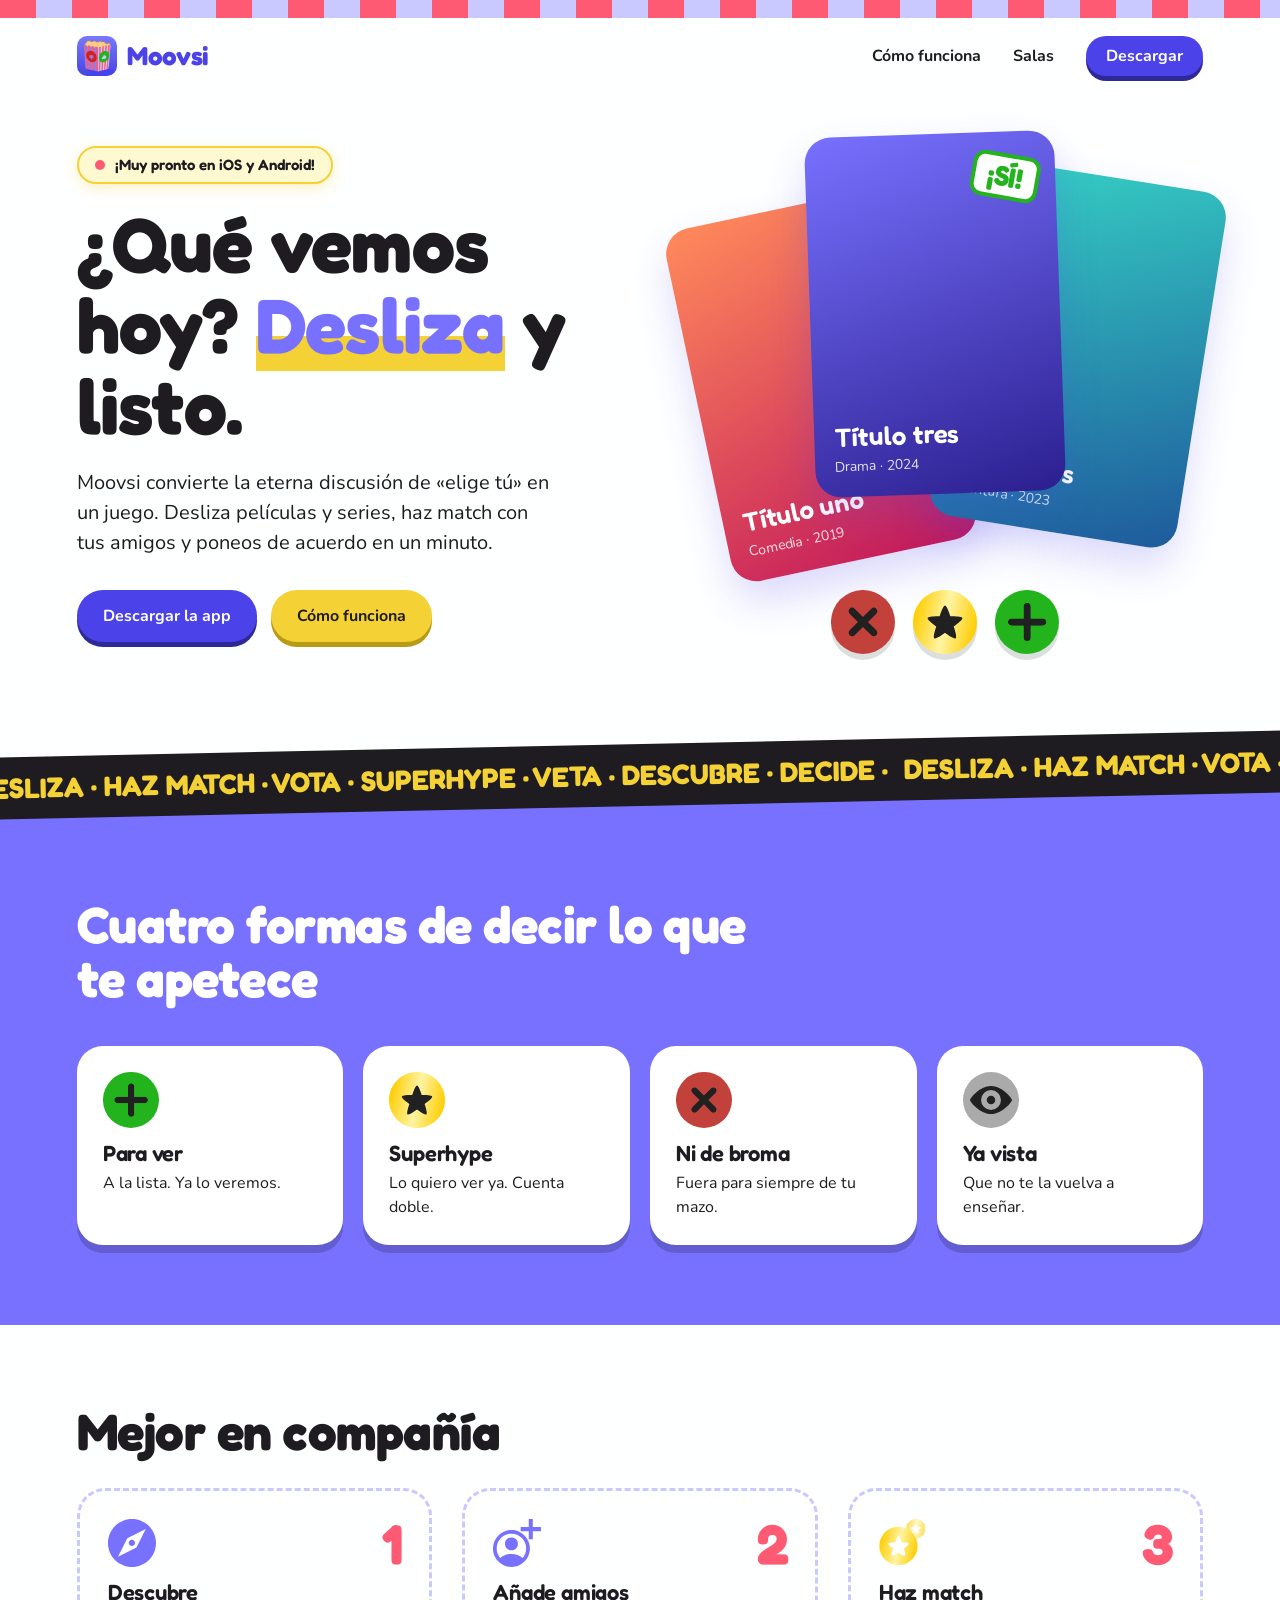
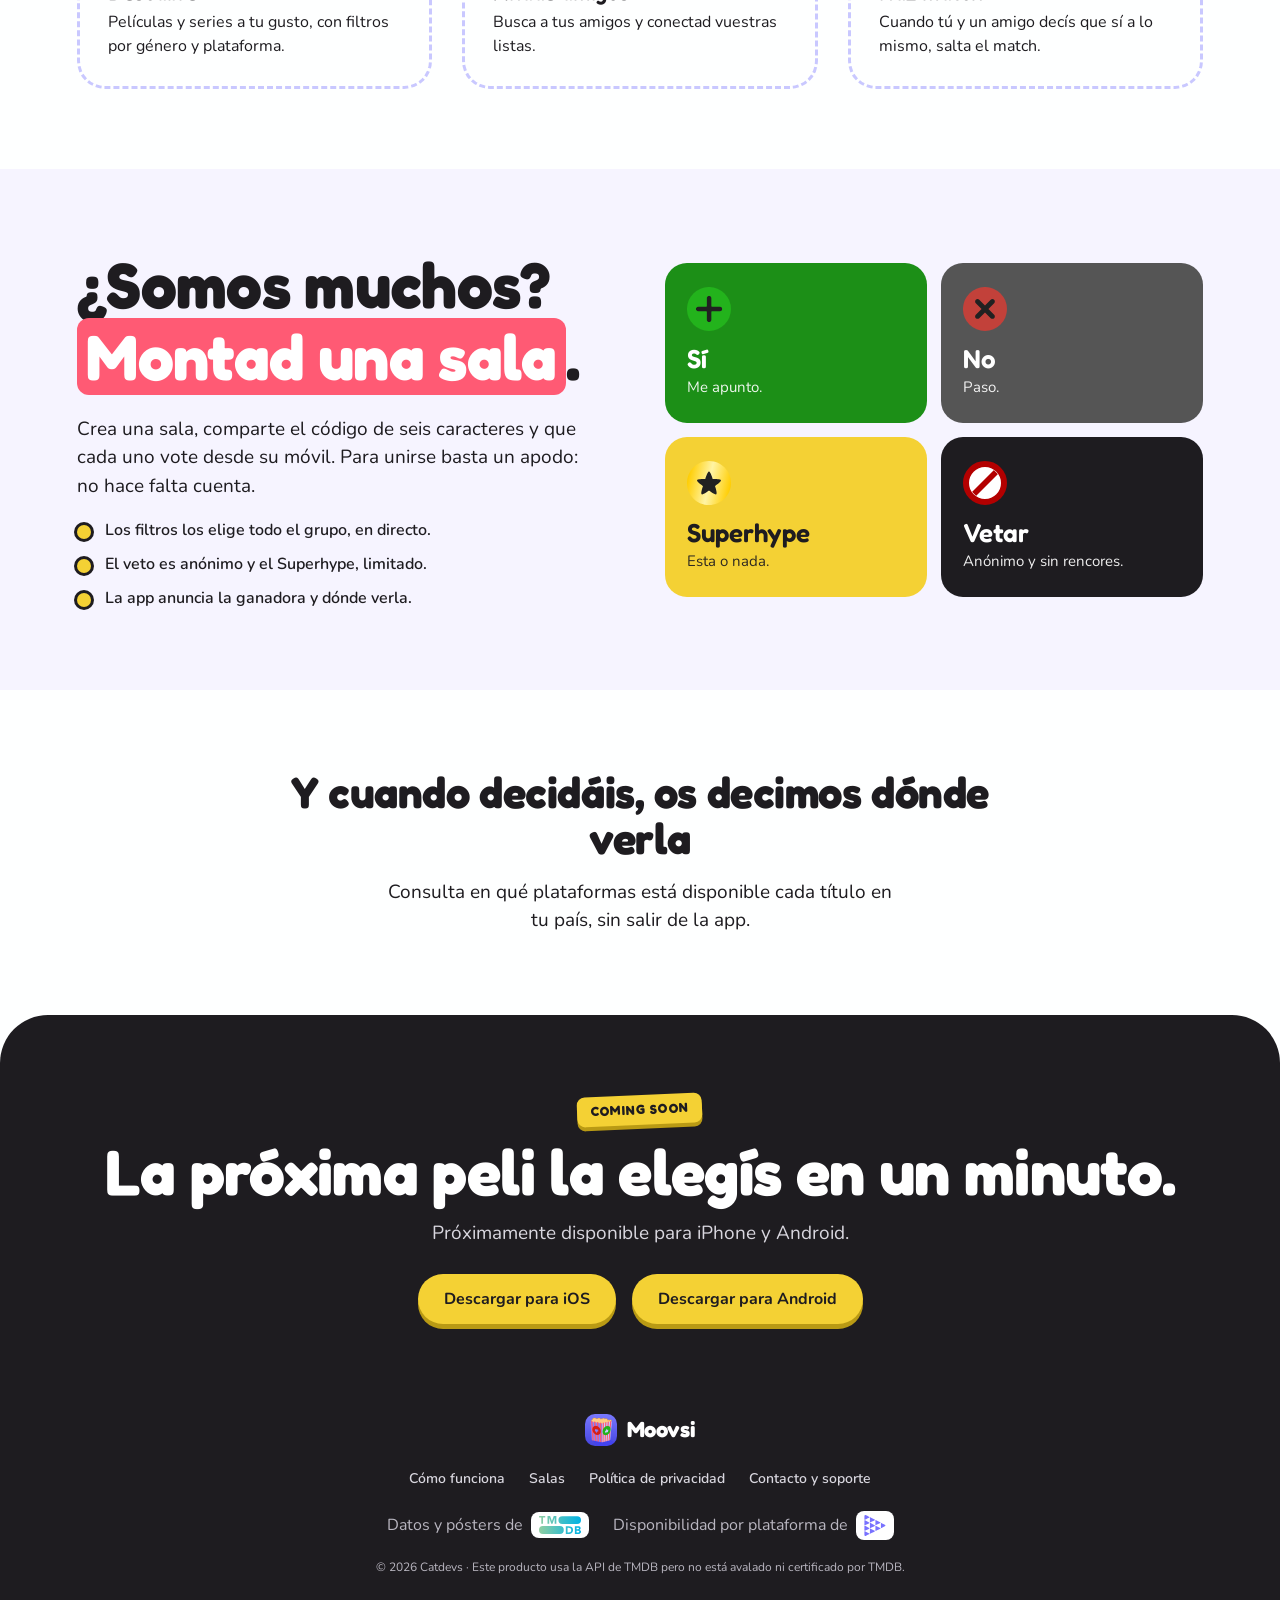
==== index.html @ 7b317dc0 "feat: landing page release with privacy policy, seo, and coming soon modal" ====
<!doctype html>
<html lang="es">
<head>
  <meta charset="utf-8">
  <meta name="viewport" content="width=device-width, initial-scale=1">
  <title>Moovsi: elige qué ver con tus amigos</title>
  <meta name="description" content="Moovsi convierte el eterno «¿qué vemos hoy?» en un juego. Desliza películas y series, haz match con tus amigos o montad una sala y votad juntos.">
  <link rel="canonical" href="https://moovsi.com/">
  <meta name="theme-color" content="#7871FF">

  <!-- Open Graph / Social Sharing -->
  <meta property="og:type" content="website">
  <meta property="og:url" content="https://moovsi.com/">
  <meta property="og:site_name" content="Moovsi">
  <meta property="og:title" content="Moovsi: elige qué ver con tus amigos">
  <meta property="og:description" content="Moovsi convierte el eterno «¿qué vemos hoy?» en un juego. Desliza películas y series, haz match con tus amigos o montad una sala y votad juntos.">
  <meta property="og:image" content="https://moovsi.com/assets/img/app-icon.png">

  <!-- Twitter Card -->
  <meta name="twitter:card" content="summary">
  <meta name="twitter:title" content="Moovsi: elige qué ver con tus amigos">
  <meta name="twitter:description" content="Moovsi convierte el eterno «¿qué vemos hoy?» en un juego. Desliza películas y series, haz match con tus amigos o montad una sala y votad juntos.">
  <meta name="twitter:image" content="https://moovsi.com/assets/img/app-icon.png">
  <link rel="icon" type="image/png" href="assets/img/app-icon.png">
  <link rel="preconnect" href="https://fonts.googleapis.com">
  <link rel="preconnect" href="https://fonts.gstatic.com" crossorigin>
  <link href="https://fonts.googleapis.com/css2?family=Fredoka:wght@500;600;700&family=Nunito:wght@400;600;700&display=swap" rel="stylesheet">
  <link rel="stylesheet" href="css/styles.css">
</head>
<body>
  <a class="skip-link" href="#contenido">Saltar al contenido</a>
  <div class="stripes" aria-hidden="true"></div>

  <header class="site-header">
    <a class="brand" href="#inicio" aria-label="Moovsi, inicio">
      <img src="assets/img/app-icon.png" alt="" width="40" height="40">
      <span>Moovsi</span>
    </a>
    <nav aria-label="Principal">
      <ul class="nav-list">
        <li><a href="#como-funciona">Cómo funciona</a></li>
        <li><a href="#salas">Salas</a></li>
        <li><button class="btn btn-small js-download-btn" type="button">Descargar</button></li>
      </ul>
    </nav>
  </header>

  <main id="contenido">
    <section class="hero" id="inicio" aria-labelledby="hero-title">
      <div class="hero-copy">
        <div class="coming-soon-pill">
          <span class="pulse-dot" aria-hidden="true"></span>
          <span>¡Muy pronto en iOS y Android!</span>
        </div>
        <h1 id="hero-title">¿Qué vemos hoy? <em>Desliza</em> y listo.</h1>
        <p>Moovsi convierte la eterna discusión de «elige tú» en un juego. Desliza películas y series, haz match con tus amigos y poneos de acuerdo en un minuto.</p>
        <div class="cta">
          <button class="btn js-download-btn" type="button">Descargar la app</button>
          <a class="btn btn-yellow" href="#como-funciona">Cómo funciona</a>
        </div>
      </div>

      <div class="stage" role="img" aria-label="Ilustración del mazo de Moovsi: tres tarjetas de títulos y los botones para decidir sobre ellas">
        <div class="card card-1"><strong>Título uno</strong><span>Comedia · 2019</span></div>
        <div class="card card-2"><strong>Título dos</strong><span>Aventura · 2023</span></div>
        <div class="card card-3"><span class="stamp">¡SÍ!</span><strong>Título tres</strong><span>Drama · 2024</span></div>
        <div class="deck-actions">
          <img src="assets/icons/blacklist.svg" alt="" width="64" height="64">
          <img src="assets/icons/super-hyped.svg" alt="" width="64" height="64">
          <img src="assets/icons/watchlist.svg" alt="" width="64" height="64">
        </div>
      </div>
    </section>

    <div class="marquee" aria-hidden="true">
      <p class="marquee-track">
        <span class="marquee-group"><span>Desliza · Haz match · Vota · Superhype · Veta · Descubre · Decide ·</span><span>Desliza · Haz match · Vota · Superhype · Veta · Descubre · Decide ·</span></span>
        <span class="marquee-group"><span>Desliza · Haz match · Vota · Superhype · Veta · Descubre · Decide ·</span><span>Desliza · Haz match · Vota · Superhype · Veta · Descubre · Decide ·</span></span>
      </p>
    </div>

    <section class="band" id="como-funciona" aria-labelledby="ratings-title">
      <h2 id="ratings-title">Cuatro formas de decir lo que te apetece</h2>
      <ul class="tiles">
        <li class="tile">
          <img src="assets/icons/watchlist.svg" alt="" width="56" height="56">
          <h3>Para ver</h3>
          <p>A la lista. Ya lo veremos.</p>
        </li>
        <li class="tile">
          <img src="assets/icons/super-hyped.svg" alt="" width="56" height="56">
          <h3>Superhype</h3>
          <p>Lo quiero ver ya. Cuenta doble.</p>
        </li>
        <li class="tile">
          <img src="assets/icons/blacklist.svg" alt="" width="56" height="56">
          <h3>Ni de broma</h3>
          <p>Fuera para siempre de tu mazo.</p>
        </li>
        <li class="tile">
          <img src="assets/icons/watched.svg" alt="" width="56" height="56">
          <h3>Ya vista</h3>
          <p>Que no te la vuelva a enseñar.</p>
        </li>
      </ul>
    </section>

    <section class="section" aria-labelledby="steps-title">
      <h2 id="steps-title">Mejor en compañía</h2>
      <ol class="steps">
        <li class="step">
          <img src="assets/icons/discover.svg" alt="" width="48" height="48">
          <h3>Descubre</h3>
          <p>Películas y series a tu gusto, con filtros por género y plataforma.</p>
        </li>
        <li class="step">
          <img src="assets/icons/add-friends.svg" alt="" width="48" height="48">
          <h3>Añade amigos</h3>
          <p>Busca a tus amigos y conectad vuestras listas.</p>
        </li>
        <li class="step">
          <img src="assets/icons/matches.svg" alt="" width="48" height="48">
          <h3>Haz match</h3>
          <p>Cuando tú y un amigo decís que sí a lo mismo, salta el match.</p>
        </li>
      </ol>
    </section>

    <section class="rooms" id="salas" aria-labelledby="rooms-title">
      <div class="rooms-intro">
        <h2 id="rooms-title">¿Somos muchos? <mark>Montad una sala</mark>.</h2>
        <p>Crea una sala, comparte el código de seis caracteres y que cada uno vote desde su móvil. Para unirse basta un apodo: no hace falta cuenta.</p>
        <ul class="rooms-points">
          <li>Los filtros los elige todo el grupo, en directo.</li>
          <li>El veto es anónimo y el Superhype, limitado.</li>
          <li>La app anuncia la ganadora y dónde verla.</li>
        </ul>
      </div>

      <ul class="votes" aria-label="Los cuatro votos de una sala">
        <li class="vote vote-yes">
          <img src="assets/icons/watchlist.svg" alt="" width="44" height="44">
          <h3>Sí</h3><p>Me apunto.</p>
        </li>
        <li class="vote vote-no">
          <img src="assets/icons/blacklist.svg" alt="" width="44" height="44">
          <h3>No</h3><p>Paso.</p>
        </li>
        <li class="vote vote-hype">
          <img src="assets/icons/super-hyped.svg" alt="" width="44" height="44">
          <h3>Superhype</h3><p>Esta o nada.</p>
        </li>
        <li class="vote vote-veto">
          <span class="nosign" aria-hidden="true"></span>
          <h3>Vetar</h3><p>Anónimo y sin rencores.</p>
        </li>
      </ul>
    </section>

    <section class="providers" aria-labelledby="providers-title">
      <h2 id="providers-title">Y cuando decidáis, os decimos dónde verla</h2>
      <p>Consulta en qué plataformas está disponible cada título en tu país, sin salir de la app.</p>
    </section>

    <section class="final" id="descargar" aria-labelledby="final-title">
      <span class="badge-tag">Coming soon</span>
      <h2 id="final-title">La próxima peli la elegís en un minuto.</h2>
      <p class="platforms">Próximamente disponible para iPhone y Android.</p>
      <ul class="stores">
        <li><button class="btn btn-yellow js-download-btn" type="button">Descargar para iOS</button></li>
        <li><button class="btn btn-yellow js-download-btn" type="button">Descargar para Android</button></li>
      </ul>
    </section>
  </main>

  <footer class="site-footer">
    <a class="brand brand-footer" href="#inicio">
      <img src="assets/img/app-icon.png" alt="" width="32" height="32">
      <span>Moovsi</span>
    </a>
    <nav class="footer-nav" aria-label="Navegación pie de página">
      <ul class="footer-links">
        <li><a href="#como-funciona">Cómo funciona</a></li>
        <li><a href="#salas">Salas</a></li>
        <li><a href="privacy.html">Política de privacidad</a></li>
        <li><a href="mailto:catdevsstudio@gmail.com">Contacto y soporte</a></li>
      </ul>
    </nav>
    <p class="credits">
      <span>Datos y pósters de
        <a href="https://www.themoviedb.org/" rel="noopener"><img class="credit-logo credit-tmdb" src="assets/icons/tmdb.svg" alt="TMDB"></a></span>
      <span>Disponibilidad por plataforma de
        <a href="https://www.justwatch.com/" rel="noopener"><img class="credit-logo credit-justwatch" src="assets/icons/justwatch.svg" alt="JustWatch"></a></span>
    </p>
    <p class="copy"><small>© 2026 Catdevs · Este producto usa la API de TMDB pero no está avalado ni certificado por TMDB.</small></p>
  </footer>

  <!-- Modal Coming Soon -->
  <dialog id="coming-soon-modal" class="modal" aria-labelledby="modal-title">
    <div class="modal-card">
      <div class="modal-stripes" aria-hidden="true"></div>
      <button class="modal-close js-modal-close" type="button" aria-label="Cerrar ventana">&times;</button>
      
      <div class="modal-body">
        <div class="modal-badge-wrap">
          <img src="assets/img/app-icon.png" alt="Moovsi" width="80" height="80" class="modal-icon">
          <span class="modal-stamp">¡SOON!</span>
        </div>

        <h3 id="modal-title">¡Estamos a punto de estrenar!</h3>
        
        <p class="modal-text">
          Estamos preparando los últimos detalles de Moovsi y pasando las revisiones finales en <strong>App Store</strong> y <strong>Google Play</strong>.
        </p>

        <p class="modal-subtext">
          Muy pronto podrás descargarla, crear tu primera sala con amigos y elegir qué ver sin discusiones en el sofá.
        </p>

        <div class="modal-actions">
          <button class="btn btn-yellow js-modal-close" type="button">¡Qué ganas! Entendido</button>
        </div>
      </div>
    </div>
  </dialog>

  <script>
    (function () {
      const modal = document.getElementById('coming-soon-modal');
      if (!modal) return;

      // Abrir modal con cualquier botón de descarga
      document.querySelectorAll('.js-download-btn').forEach(btn => {
        btn.addEventListener('click', (e) => {
          e.preventDefault();
          if (typeof modal.showModal === 'function') {
            modal.showModal();
          } else {
            modal.setAttribute('open', '');
          }
        });
      });

      // Cerrar modal
      modal.querySelectorAll('.js-modal-close').forEach(btn => {
        btn.addEventListener('click', () => modal.close());
      });

      // Cerrar al pulsar fuera del contenido (en el backdrop)
      modal.addEventListener('click', (e) => {
        const rect = modal.querySelector('.modal-card').getBoundingClientRect();
        const isInDialog = (
          rect.top <= e.clientY && e.clientY <= rect.top + rect.height &&
          rect.left <= e.clientX && e.clientX <= rect.left + rect.width
        );
        if (!isInDialog) {
          modal.close();
        }
      });
    })();
  </script>
</body>
</html>
---- css/styles.css ----
/* Moovsi landing page. Palette taken from the app's color assets. */
:root {
  --accent: #7871FF;
  --accent-dark: #4B43E9;
  --accent-deep: #2f2998;
  --yellow: #F4D134;
  --yellow-deep: #b99a14;
  --pink: #FF5A74;
  --lavender: #C9C8FF;
  --bg: #FEFFFF;
  --ink: #1E1C20;
  --veto: #B30000;

  --font-display: "Fredoka", system-ui, sans-serif;
  --font-body: "Nunito", system-ui, sans-serif;

  --gutter: clamp(20px, 6vw, 80px);
  --radius: 26px;
}

*, *::before, *::after { box-sizing: border-box; }
* { margin: 0; }

html { scroll-behavior: smooth; scroll-padding-top: 80px; }

body {
  font-family: var(--font-body);
  background: var(--bg);
  color: var(--ink);
  line-height: 1.5;
  overflow-x: hidden;
}

img { display: block; max-width: 100%; height: auto; }
ul, ol { padding: 0; list-style: none; }
a { color: inherit; }

h1, h2, h3, .brand {
  font-family: var(--font-display);
  letter-spacing: -0.01em;
  line-height: 1.05;
}
h2 { font-size: clamp(34px, 4vw, 56px); font-weight: 700; }
h3 { font-size: 22px; font-weight: 600; }

:focus-visible { outline: 3px solid var(--ink); outline-offset: 3px; border-radius: 6px; }

.skip-link {
  position: absolute; left: 16px; top: -60px; z-index: 10;
  background: var(--ink); color: #fff; padding: 10px 16px; border-radius: 10px;
}
.skip-link:focus { top: 16px; }

/* Stripes: the popcorn bucket */
.stripes {
  height: 18px;
  background: repeating-linear-gradient(90deg, var(--pink) 0 36px, var(--lavender) 36px 72px);
}

/* Header */
.site-header {
  display: flex; align-items: center; justify-content: space-between; gap: 16px;
  padding: 18px var(--gutter);
}
.brand {
  display: inline-flex; align-items: center; gap: 10px;
  font-size: 26px; font-weight: 700; color: var(--accent-dark); text-decoration: none;
}
.brand img { border-radius: 10px; }
.nav-list { display: flex; align-items: center; gap: clamp(14px, 3vw, 32px); font-weight: 700; }
.nav-list a:not(.btn) { text-decoration: none; }
.nav-list a:not(.btn):hover { text-decoration: underline; text-decoration-color: var(--yellow); text-decoration-thickness: 3px; text-underline-offset: 6px; }

/* Buttons */
.btn {
  display: inline-block; background: var(--accent-dark); color: #fff;
  font-family: inherit; font-size: inherit; border: none; cursor: pointer;
  font-weight: 700; text-decoration: none;
  padding: 14px 26px; border-radius: 999px;
  box-shadow: 0 5px 0 var(--accent-deep);
  transition: transform .15s, box-shadow .15s;
}
.btn:hover { transform: translateY(2px); box-shadow: 0 3px 0 var(--accent-deep); }
.btn-yellow { background: var(--yellow); color: var(--ink); box-shadow: 0 5px 0 var(--yellow-deep); }
.btn-yellow:hover { box-shadow: 0 3px 0 var(--yellow-deep); }
.btn-small { padding: 9px 20px; }

/* Hero */
.hero {
  display: grid; grid-template-columns: 1.1fr 1fr; gap: 40px; align-items: center;
  padding: 40px var(--gutter) 90px;
}
.hero h1 { font-size: clamp(44px, 6vw, 84px); font-weight: 700; }
.hero em {
  font-style: normal; color: var(--accent);
  background: linear-gradient(transparent 62%, var(--yellow) 62%);
}
.hero-copy p { font-size: 20px; margin: 22px 0 32px; max-width: 480px; }
.cta { display: flex; gap: 14px; flex-wrap: wrap; }

.stage { position: relative; height: 520px; }
.card {
  position: absolute; width: 250px; height: 360px; padding: 20px;
  border-radius: var(--radius); color: #fff;
  display: flex; flex-direction: column; justify-content: flex-end;
  box-shadow: 0 20px 40px rgb(75 67 233 / .2);
  font-family: var(--font-display);
}
.card strong { font-size: 26px; font-weight: 600; }
.card span { font-family: var(--font-body); opacity: .85; font-size: 14px; }
.card-1 { background: linear-gradient(160deg, #ff8a5b, #c2185b); left: 2%; top: 70px; transform: rotate(-12deg); }
.card-2 { background: linear-gradient(160deg, #36d1c4, #1e5a9c); right: 0; top: 40px; transform: rotate(9deg); }
.card-3 { background: linear-gradient(160deg, #7871ff, #2b1f8f); left: 24%; top: 0; transform: rotate(-2deg); z-index: 2; }
.stamp {
  position: absolute; top: 22px; right: 16px;
  font: 700 28px var(--font-display) !important; opacity: 1 !important;
  color: #23b31c; border: 4px solid #23b31c; border-radius: 12px;
  padding: 2px 12px; background: #fff; transform: rotate(12deg);
}
.deck-actions {
  position: absolute; bottom: 0; left: 50%; transform: translateX(-50%); z-index: 3;
  display: flex; gap: 18px;
}
.deck-actions img { filter: drop-shadow(0 6px 0 rgb(0 0 0 / .13)); }

/* Marquee */
.marquee {
  overflow: hidden; background: var(--ink); color: var(--yellow);
  padding: 14px 0; transform: rotate(-1.2deg); margin: 0 -2vw;
}
.marquee-track {
  display: flex; width: max-content;
  font: 700 28px var(--font-display); text-transform: uppercase; white-space: nowrap;
  animation: marquee 30s linear infinite;
}
/* Two identical groups, each at least as wide as the viewport, so moving
   the track by half its width loops with no gap at any screen size. */
.marquee-group {
  display: flex; flex-shrink: 0; justify-content: space-around; gap: 1ch;
  min-width: 104vw;
}
@keyframes marquee { to { transform: translateX(-50%); } }

/* Sections */
.section, .band, .rooms, .providers, .final { padding: 80px var(--gutter); }
.band { background: var(--accent); color: #fff; margin-top: -18px; padding-top: 110px; }
.band h2 { max-width: 700px; margin-bottom: 40px; }
.tiles { display: grid; grid-template-columns: repeat(4, 1fr); gap: 20px; }
.tile { background: #fff; color: var(--ink); border-radius: var(--radius); padding: 26px; box-shadow: 0 8px 0 rgb(0 0 0 / .18); }
.tile h3 { margin: 14px 0 6px; }

.steps { display: grid; grid-template-columns: repeat(3, 1fr); gap: 30px; margin-top: 30px; counter-reset: step; }
.step { border: 3px dashed var(--lavender); border-radius: 28px; padding: 28px; counter-increment: step; position: relative; }
.step::after {
  content: counter(step); position: absolute; top: 18px; right: 26px;
  font: 700 56px var(--font-display); color: var(--pink);
}
.step h3 { margin: 14px 0 6px; }

/* Rooms */
.rooms {
  display: grid; grid-template-columns: 1fr 1fr; gap: 50px; align-items: center;
  background: #F6F4FF;
}
.rooms h2 { font-size: clamp(40px, 5vw, 72px); line-height: 1.12; }
.rooms mark {
  background: var(--pink); color: #fff; padding: 0 .15em; border-radius: 12px;
  -webkit-box-decoration-break: clone; box-decoration-break: clone;
}
.rooms-intro > p { font-size: 19px; margin: 22px 0 18px; max-width: 520px; }
.rooms-points { display: grid; gap: 10px; }
.rooms-points li { position: relative; padding-left: 28px; font-weight: 600; }
.rooms-points li::before {
  content: ""; position: absolute; left: 0; top: .45em; width: 14px; height: 14px;
  border-radius: 50%; background: var(--yellow); box-shadow: 0 0 0 3px var(--ink);
}
.votes { display: grid; grid-template-columns: 1fr 1fr; gap: 14px; }
.vote { border-radius: 22px; padding: 24px 22px; color: #fff; display: grid; gap: 4px; align-content: start; }
.vote h3 { font-size: 26px; margin-top: 10px; }
.vote p { font-size: 15px; opacity: .92; }
.vote-yes { background: #1c8f17; }
.vote-no { background: #555; }
.vote-hype { background: var(--yellow); color: var(--ink); }
.vote-veto { background: var(--ink); }
.nosign {
  position: relative; width: 44px; height: 44px; border-radius: 50%;
  border: 6px solid var(--veto); background: #fff;
}
.nosign::after {
  content: ""; position: absolute; left: 50%; top: 50%; width: 6px; height: 120%;
  background: var(--veto); transform: translate(-50%, -50%) rotate(45deg);
  clip-path: inset(10% 0 10% 0);
}

.providers { text-align: center; }
.providers h2 { font-size: clamp(30px, 3.4vw, 46px); max-width: 760px; margin: 0 auto 16px; }
.providers p { font-size: 19px; max-width: 520px; margin: 0 auto; }

.final {
  text-align: center; background: var(--ink); color: #fff; border-radius: 48px 48px 0 0;
}
.final h2 { font-size: clamp(36px, 5vw, 68px); margin-bottom: 14px; }
.platforms { font-size: 19px; margin-bottom: 26px; color: #d8d6de; }
.stores { display: flex; gap: 16px; justify-content: center; flex-wrap: wrap; }

/* Footer */
.site-footer {
  background: var(--ink); color: #b9b6c0; text-align: center;
  padding: 10px var(--gutter) 40px; display: grid; gap: 14px; justify-items: center;
}
.brand-footer { color: #fff; font-size: 22px; }
.footer-nav { margin: 8px 0; }
.footer-links {
  display: flex; gap: 14px 24px; justify-content: center; flex-wrap: wrap;
  font-size: 14px; font-weight: 600;
}
.footer-links a { color: #d8d6de; text-decoration: none; transition: color .15s; }
.footer-links a:hover, .footer-links a.is-active { color: var(--yellow); text-decoration: underline; text-underline-offset: 4px; }
.credits { display: flex; justify-content: center; gap: 8px 24px; flex-wrap: wrap; }
.credits span { display: inline-flex; align-items: center; gap: 8px; white-space: nowrap; }
.credits a { display: inline-flex; background: #fff; border-radius: 8px; padding: 4px 8px; }
/* The SVGs carry no intrinsic size, so give each one its own */
.credit-tmdb { width: 42px; height: 18px; }
.credit-justwatch { width: 22px; height: 21px; }
.site-footer small { font-size: 12px; }

/* Responsive */
@media (max-width: 900px) {
  .hero, .rooms { grid-template-columns: 1fr; }
  .tiles { grid-template-columns: 1fr 1fr; }
  .steps { grid-template-columns: 1fr; }
  .stage { height: 460px; }
  .card { width: 210px; height: 310px; }
  .nav-list li:not(:last-child) { display: none; }
}
@media (max-width: 520px) {
  .tiles, .votes { grid-template-columns: 1fr; }
  .card-1 { left: -4%; }
  .card-2 { right: -4%; }
}

@media (prefers-reduced-motion: reduce) {
  html { scroll-behavior: auto; }
  .marquee-track { animation: none; }
  .btn { transition: none; }
}

/* Legal & Privacy Policy Page */
.legal-main {
  background: #F6F4FF;
  padding: 40px var(--gutter) 90px;
  min-height: calc(100vh - 250px);
}
.legal-wrapper {
  max-width: 820px;
  margin: 0 auto;
}
.legal-header {
  margin-bottom: 26px;
}
.back-link {
  display: inline-block;
  font-weight: 700;
  color: var(--accent-dark);
  text-decoration: none;
  margin-bottom: 14px;
  font-size: 15px;
}
.back-link:hover {
  text-decoration: underline;
  text-decoration-color: var(--yellow);
  text-decoration-thickness: 3px;
}
.legal-header h1 {
  font-size: clamp(34px, 4.5vw, 54px);
  color: var(--ink);
  margin-bottom: 8px;
}
.legal-meta {
  font-size: 15px;
  color: #6a6778;
}
.legal-article {
  background: #fff;
  border-radius: var(--radius);
  padding: clamp(24px, 5vw, 48px);
  box-shadow: 0 10px 30px rgb(75 67 233 / .08);
  display: grid;
  gap: 28px;
}
.legal-article .lead {
  font-size: 18px;
  line-height: 1.6;
  color: #2f2c35;
  border-left: 4px solid var(--accent);
  padding-left: 18px;
}
.legal-section h2 {
  font-size: 22px;
  font-weight: 700;
  color: var(--accent-dark);
  margin-bottom: 12px;
}
.legal-section p {
  color: #38343f;
  line-height: 1.65;
  margin-bottom: 10px;
}
.legal-list {
  display: grid;
  gap: 10px;
  margin: 12px 0;
  padding-left: 20px;
  list-style: disc;
}
.legal-list li {
  color: #38343f;
  line-height: 1.6;
}
.legal-list li strong {
  color: var(--ink);
}
.legal-note {
  background: #F6F4FF;
  border-radius: 14px;
  padding: 12px 18px;
  font-size: 14px;
  font-weight: 600;
  color: var(--accent-deep);
}
.contact-box {
  background: #FFF9D2;
  border: 2px solid var(--yellow);
  border-radius: 16px;
  padding: 14px 20px;
  display: inline-block;
  font-size: 16px;
  color: var(--ink);
}
.contact-box a {
  color: var(--accent-dark);
  text-decoration: underline;
}

/* Coming Soon Badges & Pills */
.coming-soon-pill {
  display: inline-flex;
  align-items: center;
  gap: 10px;
  background: #FFF9D2;
  border: 2px solid var(--yellow);
  color: var(--ink);
  font-family: var(--font-display);
  font-size: 15px;
  font-weight: 600;
  padding: 6px 16px;
  border-radius: 999px;
  margin-bottom: 20px;
  box-shadow: 0 4px 14px rgba(244, 209, 52, 0.3);
}

.pulse-dot {
  width: 10px;
  height: 10px;
  border-radius: 50%;
  background: var(--pink);
  box-shadow: 0 0 0 0 rgba(255, 90, 116, 0.7);
  animation: pulse 1.8s infinite;
}

@keyframes pulse {
  0% { transform: scale(0.95); box-shadow: 0 0 0 0 rgba(255, 90, 116, 0.7); }
  70% { transform: scale(1); box-shadow: 0 0 0 8px rgba(255, 90, 116, 0); }
  100% { transform: scale(0.95); box-shadow: 0 0 0 0 rgba(255, 90, 116, 0); }
}

.badge-tag {
  display: inline-block;
  background: var(--yellow);
  color: var(--ink);
  font-family: var(--font-display);
  font-size: 13px;
  font-weight: 700;
  text-transform: uppercase;
  letter-spacing: 0.08em;
  padding: 5px 14px;
  border-radius: 8px;
  margin-bottom: 14px;
  transform: rotate(-2.5deg);
  box-shadow: 0 4px 0 var(--yellow-deep);
}

/* Coming Soon Modal */
.modal {
  border: none;
  background: transparent;
  padding: 16px;
  margin: auto;
  max-width: 460px;
  width: 100%;
}

.modal::backdrop {
  background: rgba(30, 28, 32, 0.65);
  backdrop-filter: blur(8px);
  -webkit-backdrop-filter: blur(8px);
}

.modal[open] .modal-card {
  animation: popIn 0.28s cubic-bezier(0.34, 1.56, 0.64, 1) forwards;
}

@keyframes popIn {
  from {
    opacity: 0;
    transform: scale(0.88) translateY(12px);
  }
  to {
    opacity: 1;
    transform: scale(1) translateY(0);
  }
}

.modal-card {
  background: #fff;
  color: var(--ink);
  border-radius: 28px;
  position: relative;
  overflow: hidden;
  box-shadow: 0 25px 50px rgba(0, 0, 0, 0.28);
}

.modal-stripes {
  height: 12px;
  background: repeating-linear-gradient(90deg, var(--pink) 0 24px, var(--lavender) 24px 48px);
}

.modal-close {
  position: absolute;
  top: 18px;
  right: 18px;
  width: 34px;
  height: 34px;
  border-radius: 50%;
  border: none;
  background: #f1eff8;
  color: #6a6778;
  font-size: 24px;
  line-height: 1;
  display: flex;
  align-items: center;
  justify-content: center;
  cursor: pointer;
  transition: background 0.15s, transform 0.15s;
}

.modal-close:hover {
  background: var(--pink);
  color: #fff;
  transform: rotate(90deg);
}

.modal-body {
  padding: 32px 28px 36px;
  text-align: center;
  display: flex;
  flex-direction: column;
  align-items: center;
}

.modal-badge-wrap {
  position: relative;
  display: inline-block;
  margin-bottom: 20px;
}

.modal-icon {
  border-radius: 20px;
  box-shadow: 0 8px 20px rgba(120, 113, 255, 0.25);
}

.modal-stamp {
  position: absolute;
  top: -8px;
  right: -16px;
  font-family: var(--font-display);
  font-weight: 700;
  font-size: 13px;
  color: #fff;
  background: var(--pink);
  padding: 3px 10px;
  border-radius: 8px;
  transform: rotate(14deg);
  box-shadow: 0 3px 0 #c2185b;
}

.modal-body h3 {
  font-size: 26px;
  margin-bottom: 14px;
  color: var(--ink);
}

.modal-text {
  font-size: 16px;
  line-height: 1.55;
  color: #403d47;
  margin-bottom: 10px;
}

.modal-subtext {
  font-size: 14px;
  line-height: 1.5;
  color: #7a7685;
  margin-bottom: 24px;
}

.modal-actions {
  width: 100%;
}

.modal-actions .btn {
  width: 100%;
  padding: 14px;
  font-size: 16px;
}
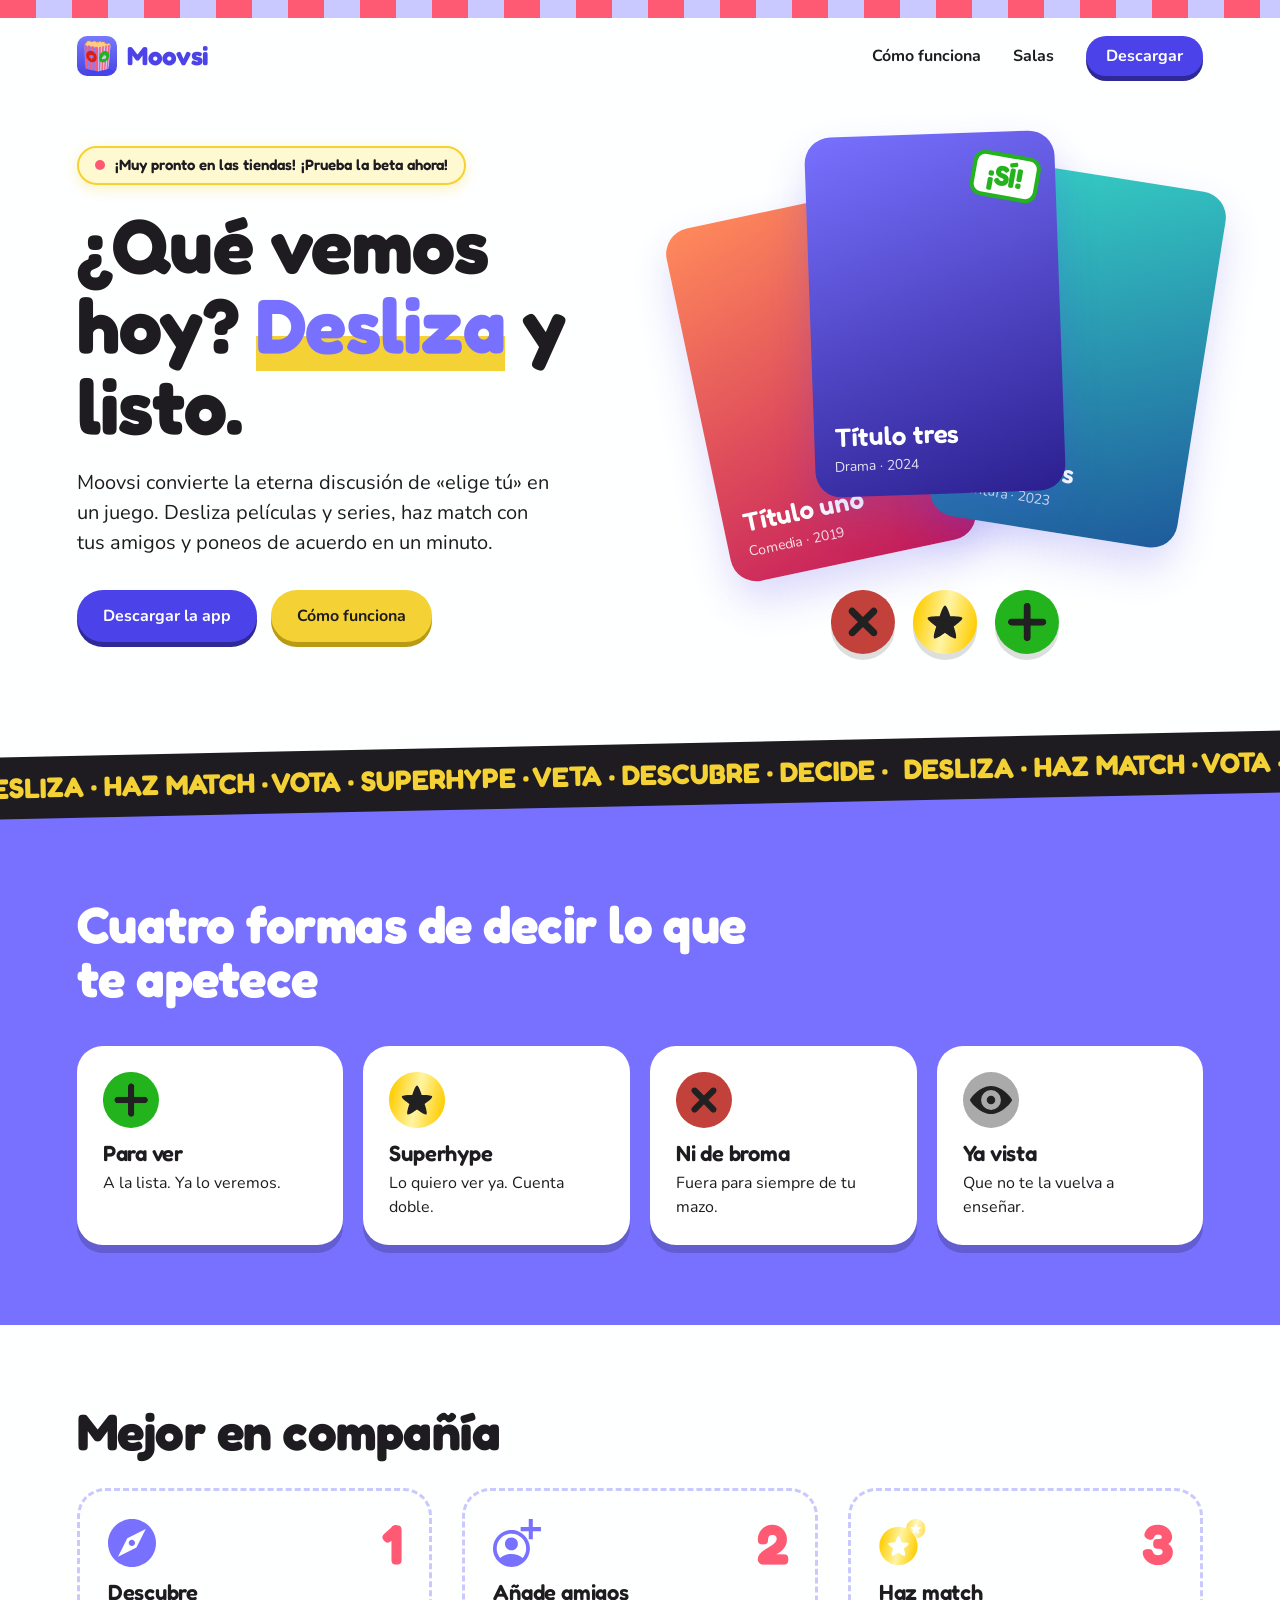
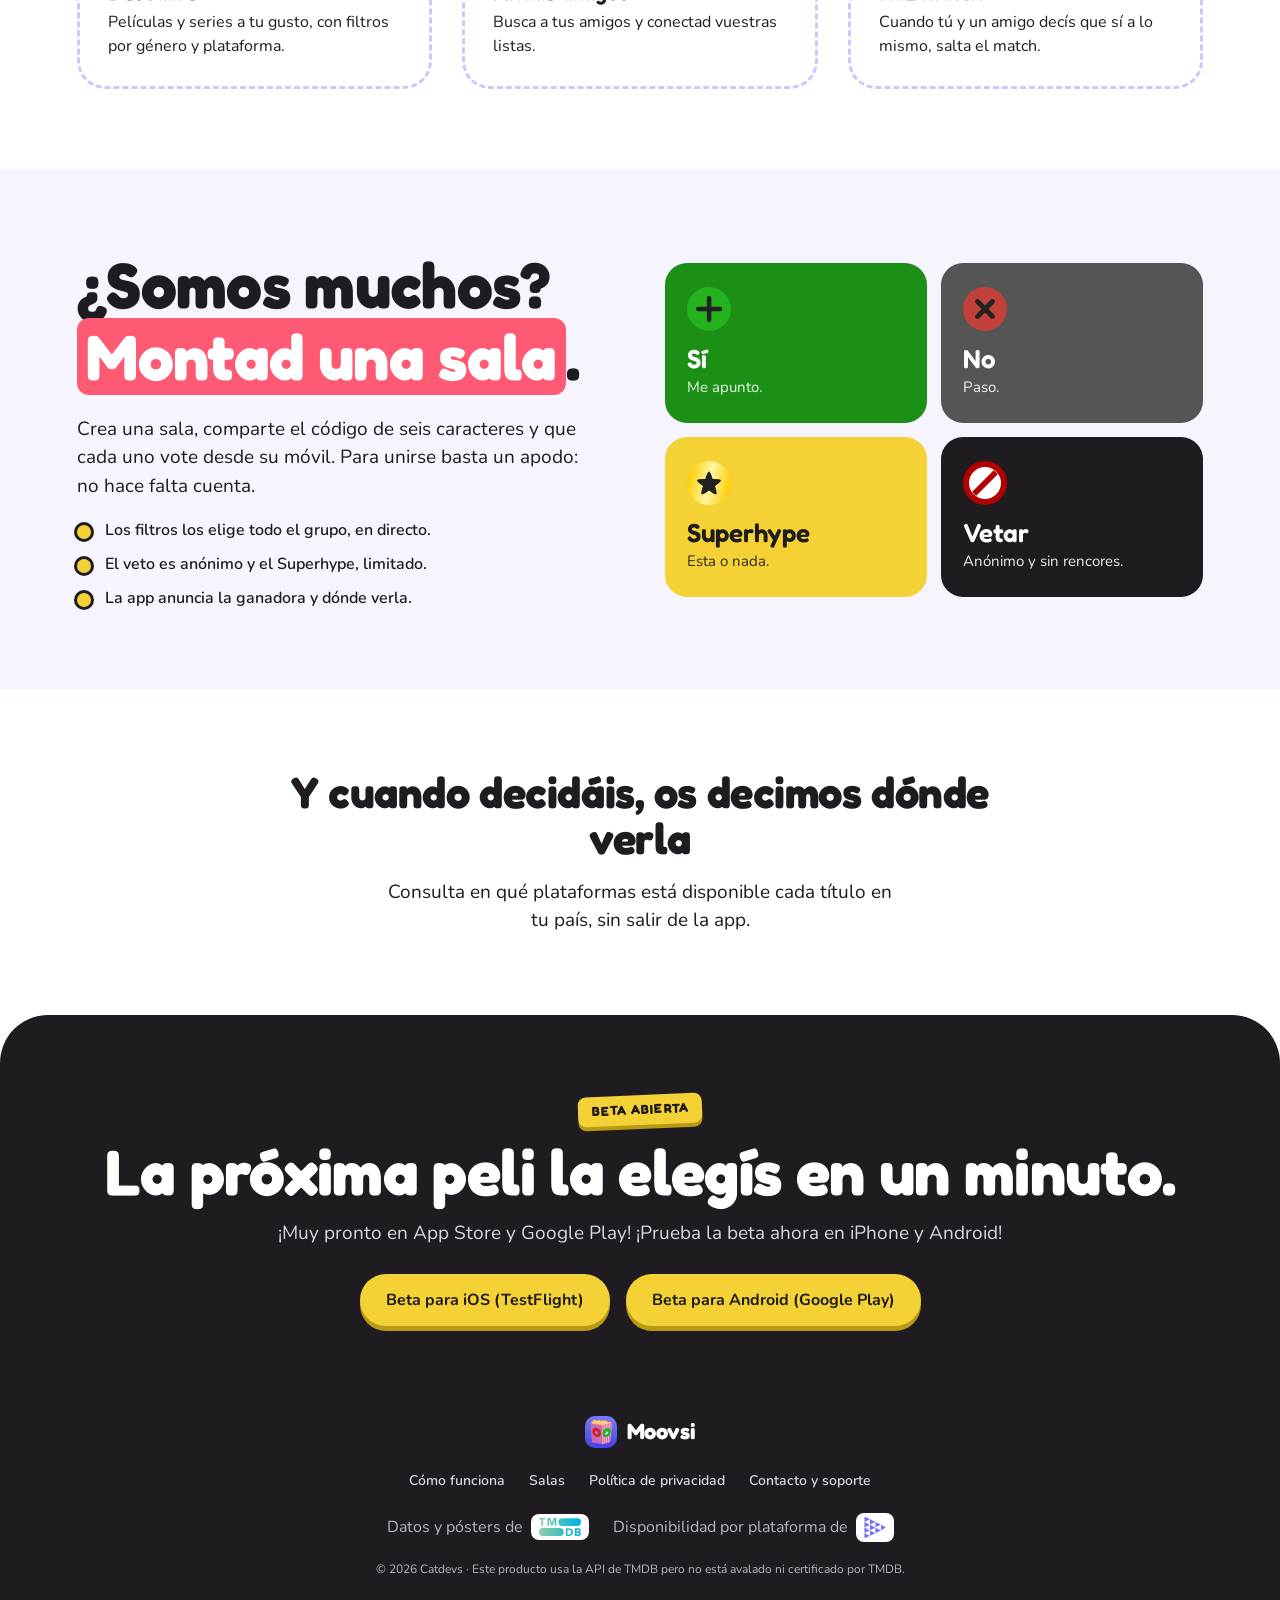
==== commit 1b283abc: "feat: update landing page for open beta launch with new messaging and download links" ====
--- a/index.html
+++ b/index.html
@@ -50,7 +50,7 @@
       <div class="hero-copy">
         <div class="coming-soon-pill">
           <span class="pulse-dot" aria-hidden="true"></span>
-          <span>¡Muy pronto en iOS y Android!</span>
+          <span class="pill-text"><span>¡Muy pronto en las tiendas!</span> <span>¡Prueba la beta ahora!</span></span>
         </div>
         <h1 id="hero-title">¿Qué vemos hoy? <em>Desliza</em> y listo.</h1>
         <p>Moovsi convierte la eterna discusión de «elige tú» en un juego. Desliza películas y series, haz match con tus amigos y poneos de acuerdo en un minuto.</p>
@@ -163,12 +163,12 @@
     </section>
 
     <section class="final" id="descargar" aria-labelledby="final-title">
-      <span class="badge-tag">Coming soon</span>
+      <span class="badge-tag">Beta abierta</span>
       <h2 id="final-title">La próxima peli la elegís en un minuto.</h2>
-      <p class="platforms">Próximamente disponible para iPhone y Android.</p>
+      <p class="platforms">¡Muy pronto en App Store y Google Play! ¡Prueba la beta ahora en iPhone y Android!</p>
       <ul class="stores">
-        <li><button class="btn btn-yellow js-download-btn" type="button">Descargar para iOS</button></li>
-        <li><button class="btn btn-yellow js-download-btn" type="button">Descargar para Android</button></li>
+        <li><a class="btn btn-yellow" href="https://testflight.apple.com/join/x67XYfP6" target="_blank" rel="noopener">Beta para iOS (TestFlight)</a></li>
+        <li><a class="btn btn-yellow" href="https://play.google.com/store/apps/details?id=app.movsy.android" target="_blank" rel="noopener">Beta para Android (Google Play)</a></li>
       </ul>
     </section>
   </main>
@@ -195,7 +195,7 @@
     <p class="copy"><small>© 2026 Catdevs · Este producto usa la API de TMDB pero no está avalado ni certificado por TMDB.</small></p>
   </footer>
 
-  <!-- Modal Coming Soon -->
+  <!-- Modal Beta abierta -->
   <dialog id="coming-soon-modal" class="modal" aria-labelledby="modal-title">
     <div class="modal-card">
       <div class="modal-stripes" aria-hidden="true"></div>
@@ -204,21 +204,23 @@
       <div class="modal-body">
         <div class="modal-badge-wrap">
           <img src="assets/img/app-icon.png" alt="Moovsi" width="80" height="80" class="modal-icon">
-          <span class="modal-stamp">¡SOON!</span>
-        </div>
-
-        <h3 id="modal-title">¡Estamos a punto de estrenar!</h3>
+          <span class="modal-stamp">¡BETA!</span>
+        </div>
+
+        <h3 id="modal-title">¡Ya puedes probar Moovsi!</h3>
         
         <p class="modal-text">
-          Estamos preparando los últimos detalles de Moovsi y pasando las revisiones finales en <strong>App Store</strong> y <strong>Google Play</strong>.
+          Estamos en <strong>beta abierta</strong>: únete desde <strong>TestFlight</strong> en iPhone o desde <strong>Google Play</strong> en Android.
         </p>
 
         <p class="modal-subtext">
-          Muy pronto podrás descargarla, crear tu primera sala con amigos y elegir qué ver sin discusiones en el sofá.
+          Crea tu primera sala con amigos y elige qué ver sin discusiones en el sofá. Tus comentarios nos ayudan a mejorarla antes de llegar a las tiendas.
         </p>
 
         <div class="modal-actions">
-          <button class="btn btn-yellow js-modal-close" type="button">¡Qué ganas! Entendido</button>
+          <a class="btn" href="https://testflight.apple.com/join/x67XYfP6" target="_blank" rel="noopener">Beta para iOS (TestFlight)</a>
+          <a class="btn" href="https://play.google.com/store/apps/details?id=app.movsy.android" target="_blank" rel="noopener">Beta para Android (Google Play)</a>
+          <button class="modal-dismiss js-modal-close" type="button">Ahora no</button>
         </div>
       </div>
     </div>
--- a/css/styles.css
+++ b/css/styles.css
@@ -95,6 +95,7 @@
   font-style: normal; color: var(--accent);
   background: linear-gradient(transparent 62%, var(--yellow) 62%);
 }
+.hero-copy { container-type: inline-size; }
 .hero-copy p { font-size: 20px; margin: 22px 0 32px; max-width: 480px; }
 .cta { display: flex; gap: 14px; flex-wrap: wrap; }
 
@@ -359,7 +360,22 @@
   box-shadow: 0 4px 14px rgba(244, 209, 52, 0.3);
 }
 
+/* Each phrase stays whole; if both don't fit on one line, each goes on its own line */
+.pill-text {
+  display: flex;
+  flex-wrap: wrap;
+  column-gap: 0.35em;
+}
+.pill-text > span { white-space: nowrap; }
+/* Pill is ~394px wide on one line. Below that the phrases stack, so shrink the pill
+   to its widest phrase instead of leaving empty space on the right. */
+
+@container (max-width: 394px) {
+  .coming-soon-pill { width: min-content; }
+}
+
 .pulse-dot {
+  flex-shrink: 0;
   width: 10px;
   height: 10px;
   border-radius: 50%;
@@ -516,6 +532,8 @@
 
 .modal-actions {
   width: 100%;
+  display: grid;
+  gap: 14px;
 }
 
 .modal-actions .btn {
@@ -523,3 +541,10 @@
   padding: 14px;
   font-size: 16px;
 }
+
+.modal-dismiss {
+  background: none; border: none; cursor: pointer;
+  font-family: inherit; font-size: 15px; font-weight: 700;
+  color: #7a7685; padding: 6px;
+}
+.modal-dismiss:hover { color: var(--ink); text-decoration: underline; text-underline-offset: 4px; }
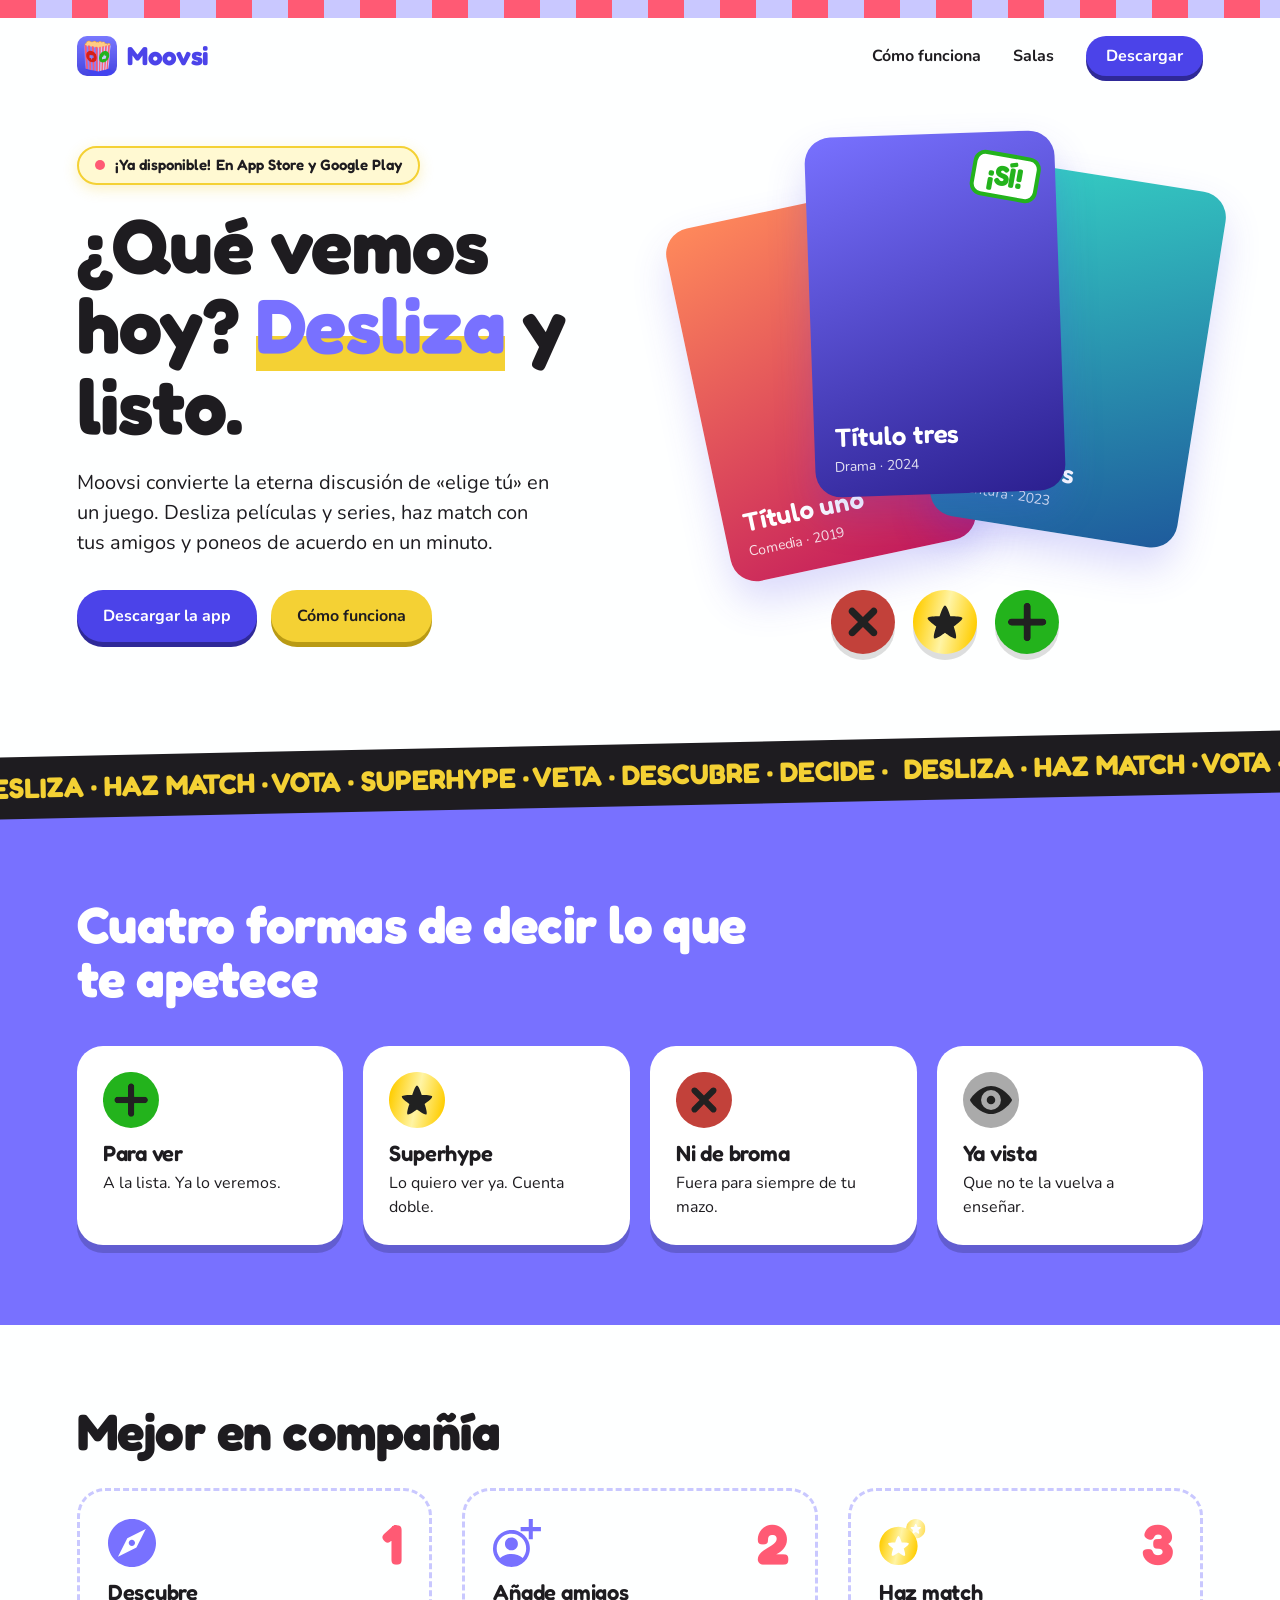
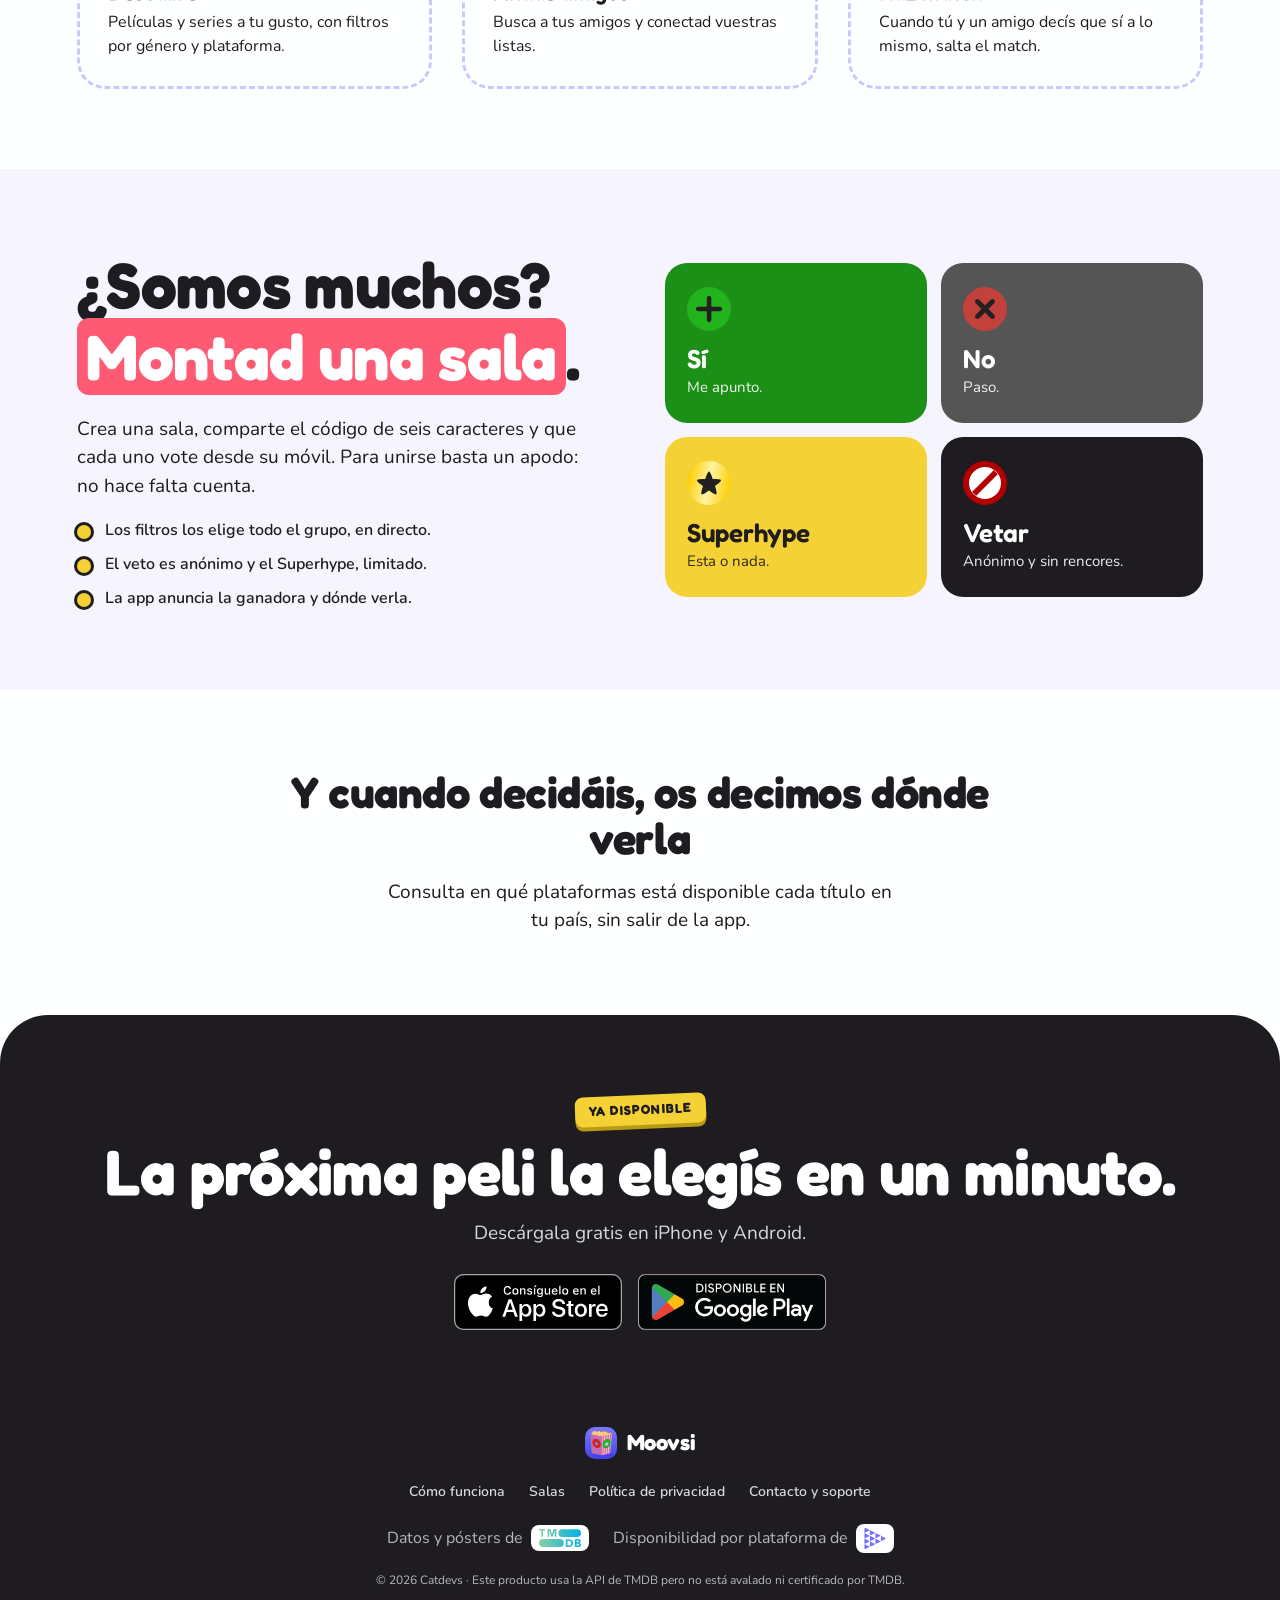
==== commit 36c6a0ca: "feat: link the store listings with the official App Store and Google Play badges Replace the TestFli" ====
--- a/index.html
+++ b/index.html
@@ -50,7 +50,7 @@
       <div class="hero-copy">
         <div class="coming-soon-pill">
           <span class="pulse-dot" aria-hidden="true"></span>
-          <span class="pill-text"><span>¡Muy pronto en las tiendas!</span> <span>¡Prueba la beta ahora!</span></span>
+          <span class="pill-text"><span>¡Ya disponible!</span> <span>En App Store y Google Play</span></span>
         </div>
         <h1 id="hero-title">¿Qué vemos hoy? <em>Desliza</em> y listo.</h1>
         <p>Moovsi convierte la eterna discusión de «elige tú» en un juego. Desliza películas y series, haz match con tus amigos y poneos de acuerdo en un minuto.</p>
@@ -163,12 +163,12 @@
     </section>
 
     <section class="final" id="descargar" aria-labelledby="final-title">
-      <span class="badge-tag">Beta abierta</span>
+      <span class="badge-tag">Ya disponible</span>
       <h2 id="final-title">La próxima peli la elegís en un minuto.</h2>
-      <p class="platforms">¡Muy pronto en App Store y Google Play! ¡Prueba la beta ahora en iPhone y Android!</p>
+      <p class="platforms">Descárgala gratis en iPhone y Android.</p>
       <ul class="stores">
-        <li><a class="btn btn-yellow" href="https://testflight.apple.com/join/x67XYfP6" target="_blank" rel="noopener">Beta para iOS (TestFlight)</a></li>
-        <li><a class="btn btn-yellow" href="https://play.google.com/store/apps/details?id=app.movsy.android" target="_blank" rel="noopener">Beta para Android (Google Play)</a></li>
+        <li><a class="store-badge" href="https://apps.apple.com/es/app/moovsi/id6828976838" target="_blank" rel="noopener"><img src="assets/img/app-store-badge-es.svg" alt="Consíguelo en el App Store" width="168" height="56"></a></li>
+        <li><a class="store-badge" href="https://play.google.com/store/apps/details?id=app.movsy.android" target="_blank" rel="noopener"><img src="assets/img/google-play-badge-es.png" alt="Disponible en Google Play" width="188" height="56"></a></li>
       </ul>
     </section>
   </main>
@@ -195,8 +195,8 @@
     <p class="copy"><small>© 2026 Catdevs · Este producto usa la API de TMDB pero no está avalado ni certificado por TMDB.</small></p>
   </footer>
 
-  <!-- Modal Beta abierta -->
-  <dialog id="coming-soon-modal" class="modal" aria-labelledby="modal-title">
+  <!-- Modal de descarga -->
+  <dialog id="download-modal" class="modal" aria-labelledby="modal-title">
     <div class="modal-card">
       <div class="modal-stripes" aria-hidden="true"></div>
       <button class="modal-close js-modal-close" type="button" aria-label="Cerrar ventana">&times;</button>
@@ -204,22 +204,22 @@
       <div class="modal-body">
         <div class="modal-badge-wrap">
           <img src="assets/img/app-icon.png" alt="Moovsi" width="80" height="80" class="modal-icon">
-          <span class="modal-stamp">¡BETA!</span>
-        </div>
-
-        <h3 id="modal-title">¡Ya puedes probar Moovsi!</h3>
+          <span class="modal-stamp">¡YA!</span>
+        </div>
+
+        <h3 id="modal-title">¡Descarga Moovsi!</h3>
         
         <p class="modal-text">
-          Estamos en <strong>beta abierta</strong>: únete desde <strong>TestFlight</strong> en iPhone o desde <strong>Google Play</strong> en Android.
+          Ya está disponible gratis en el <strong>App Store</strong> y en <strong>Google Play</strong>.
         </p>
 
         <p class="modal-subtext">
-          Crea tu primera sala con amigos y elige qué ver sin discusiones en el sofá. Tus comentarios nos ayudan a mejorarla antes de llegar a las tiendas.
+          Crea tu primera sala con amigos y elige qué ver sin discusiones en el sofá.
         </p>
 
         <div class="modal-actions">
-          <a class="btn" href="https://testflight.apple.com/join/x67XYfP6" target="_blank" rel="noopener">Beta para iOS (TestFlight)</a>
-          <a class="btn" href="https://play.google.com/store/apps/details?id=app.movsy.android" target="_blank" rel="noopener">Beta para Android (Google Play)</a>
+          <a class="store-badge" href="https://apps.apple.com/es/app/moovsi/id6828976838" target="_blank" rel="noopener"><img src="assets/img/app-store-badge-es.svg" alt="Consíguelo en el App Store" width="168" height="56"></a>
+          <a class="store-badge" href="https://play.google.com/store/apps/details?id=app.movsy.android" target="_blank" rel="noopener"><img src="assets/img/google-play-badge-es.png" alt="Disponible en Google Play" width="188" height="56"></a>
           <button class="modal-dismiss js-modal-close" type="button">Ahora no</button>
         </div>
       </div>
@@ -228,7 +228,7 @@
 
   <script>
     (function () {
-      const modal = document.getElementById('coming-soon-modal');
+      const modal = document.getElementById('download-modal');
       if (!modal) return;
 
       // Abrir modal con cualquier botón de descarga
--- a/css/styles.css
+++ b/css/styles.css
@@ -202,7 +202,12 @@
 }
 .final h2 { font-size: clamp(36px, 5vw, 68px); margin-bottom: 14px; }
 .platforms { font-size: 19px; margin-bottom: 26px; color: #d8d6de; }
-.stores { display: flex; gap: 16px; justify-content: center; flex-wrap: wrap; }
+.stores { display: flex; gap: 16px; justify-content: center; align-items: center; flex-wrap: wrap; }
+
+/* Official store badges (artwork from Apple and Google: don't restyle or recolour them) */
+.store-badge { display: inline-block; border-radius: 10px; transition: transform .15s; }
+.store-badge:hover { transform: translateY(2px); }
+.store-badge img { display: block; height: 56px; width: auto; }
 
 /* Footer */
 .site-footer {
@@ -243,7 +248,7 @@
 @media (prefers-reduced-motion: reduce) {
   html { scroll-behavior: auto; }
   .marquee-track { animation: none; }
-  .btn { transition: none; }
+  .btn, .store-badge { transition: none; }
 }
 
 /* Legal & Privacy Policy Page */
@@ -534,6 +539,7 @@
   width: 100%;
   display: grid;
   gap: 14px;
+  justify-items: center;
 }
 
 .modal-actions .btn {
